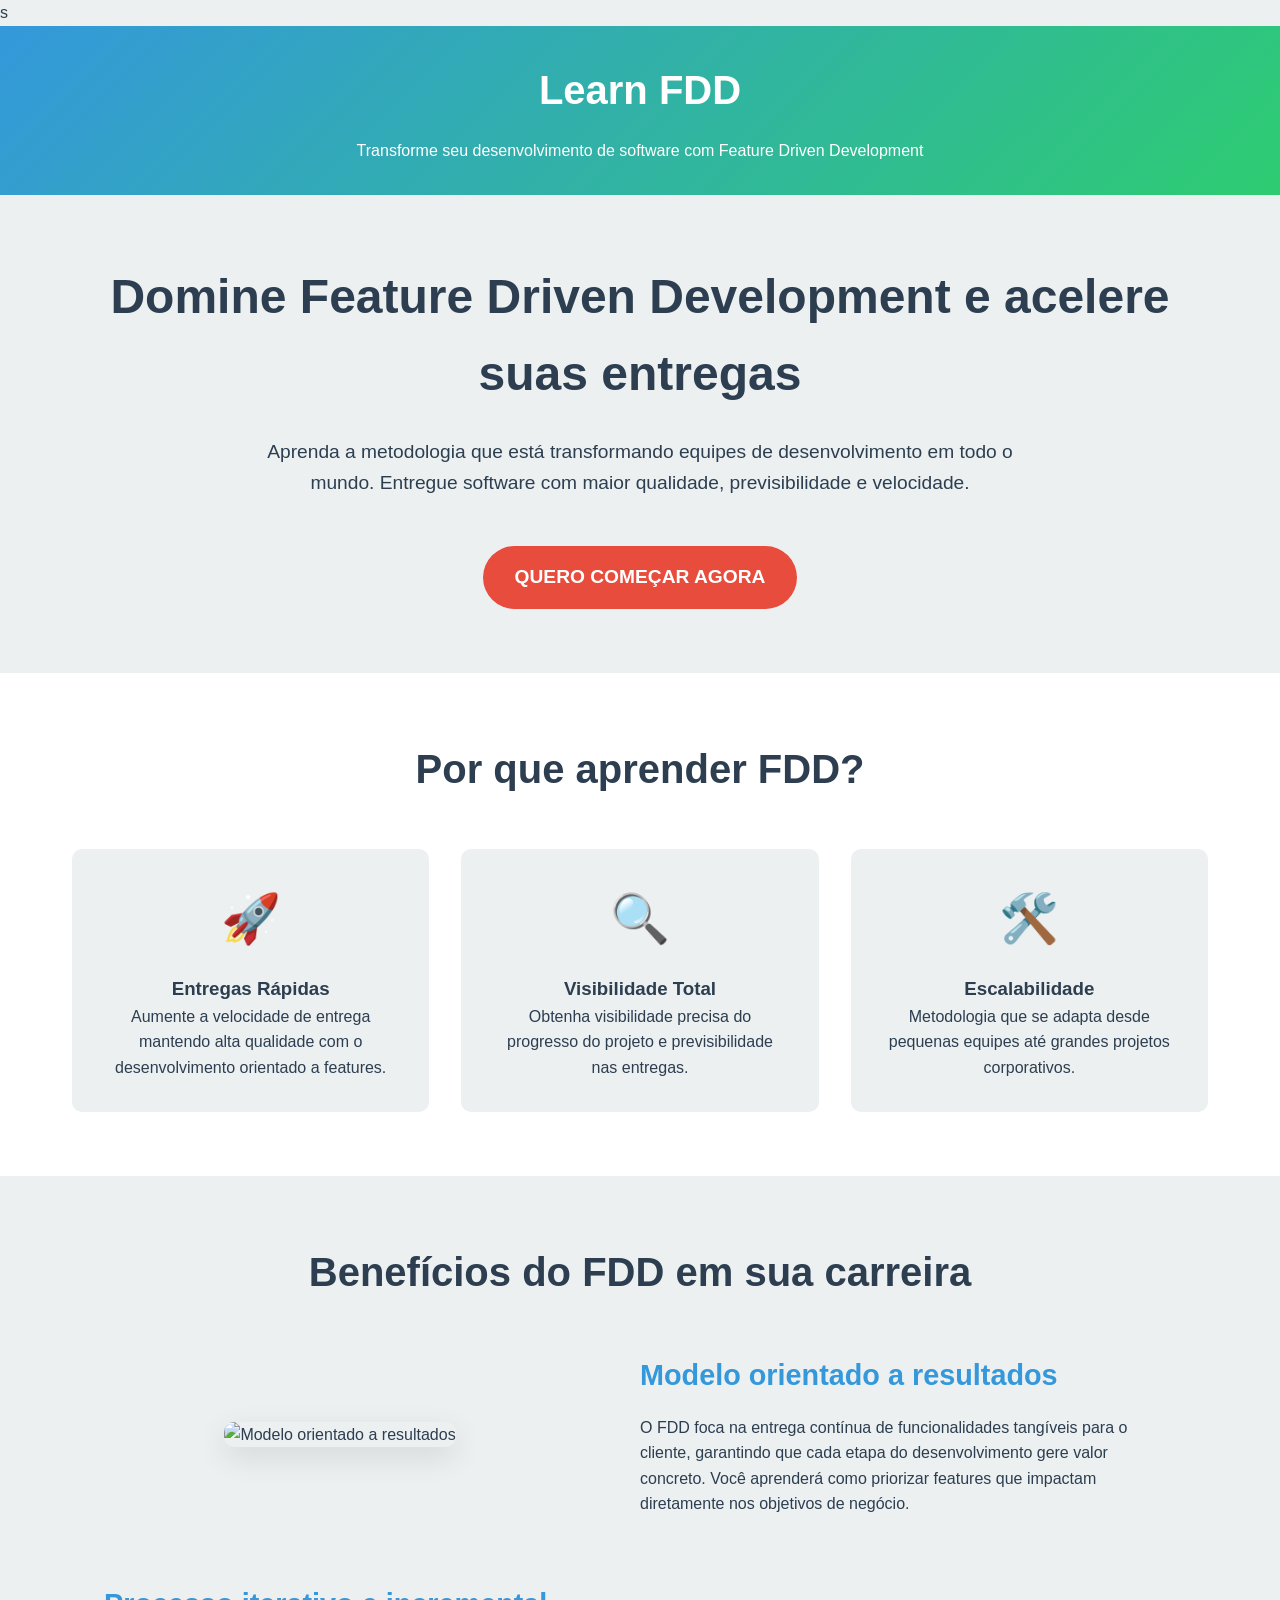
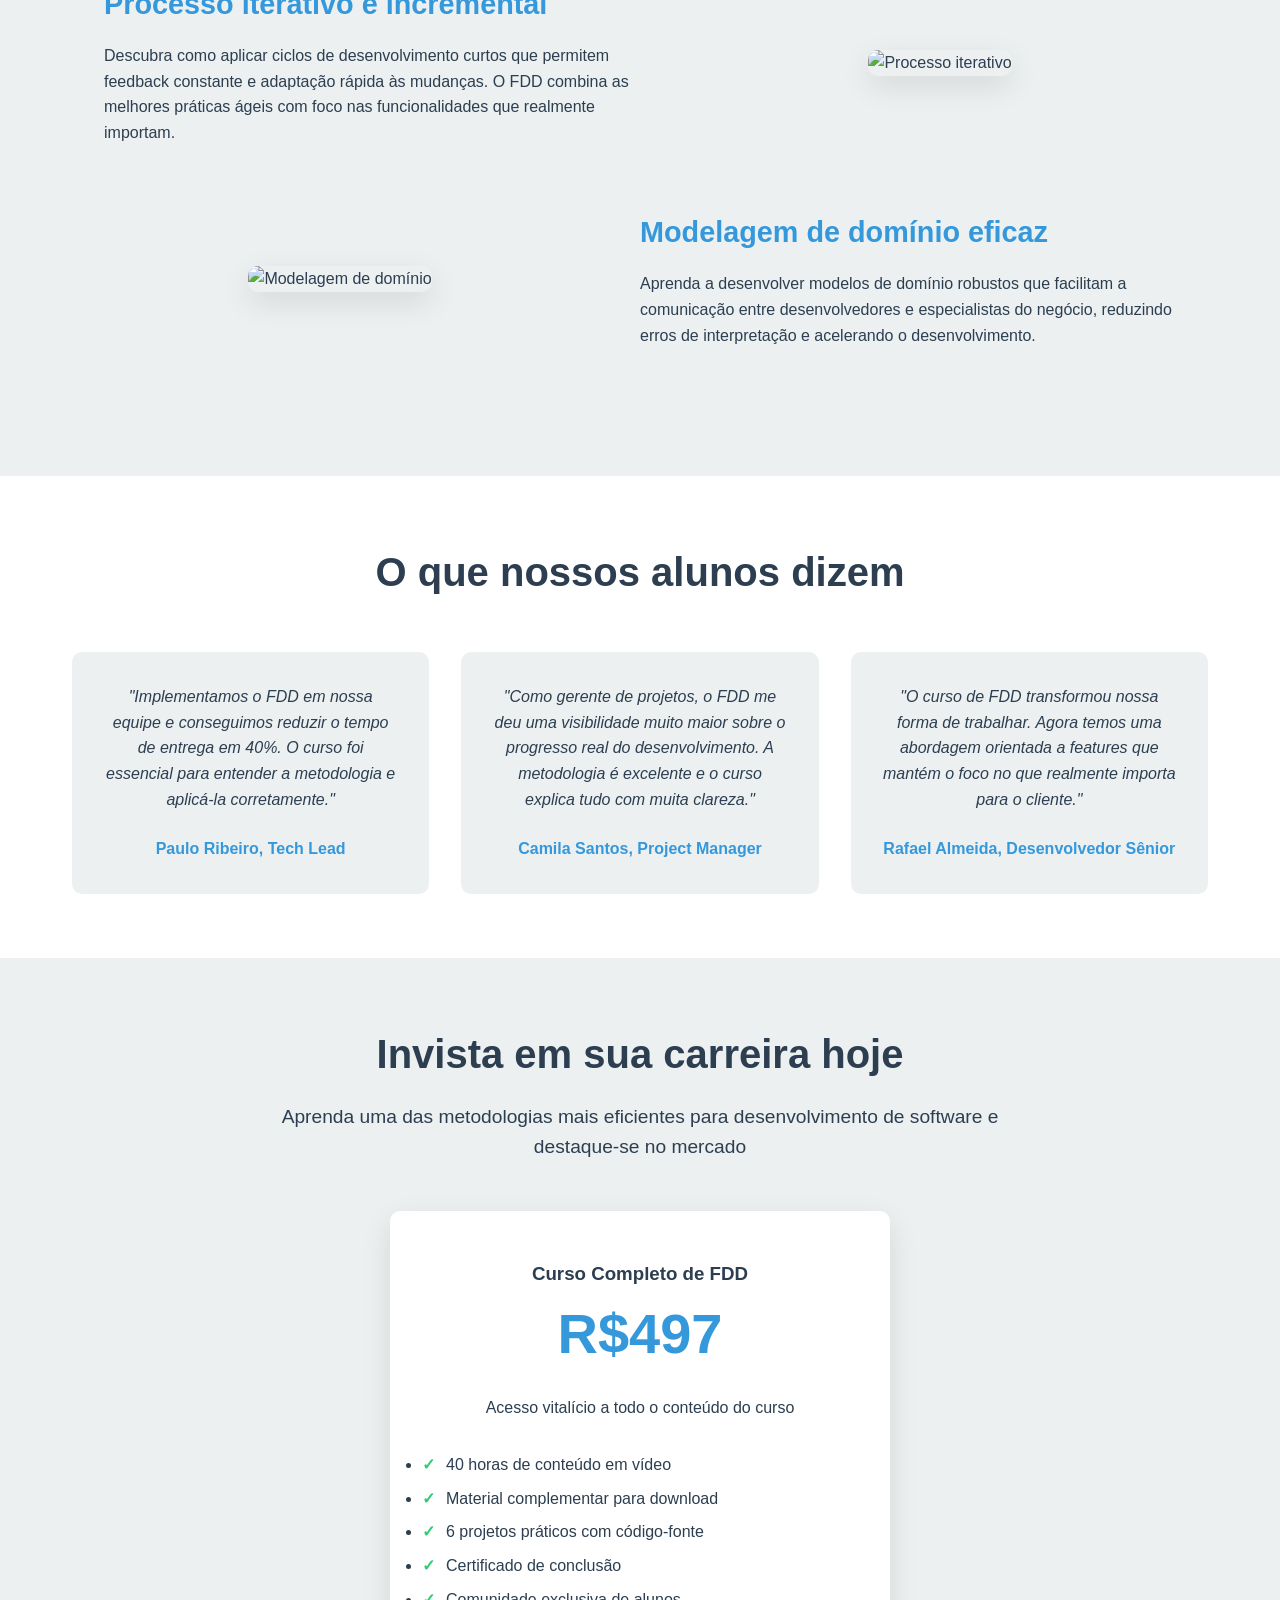
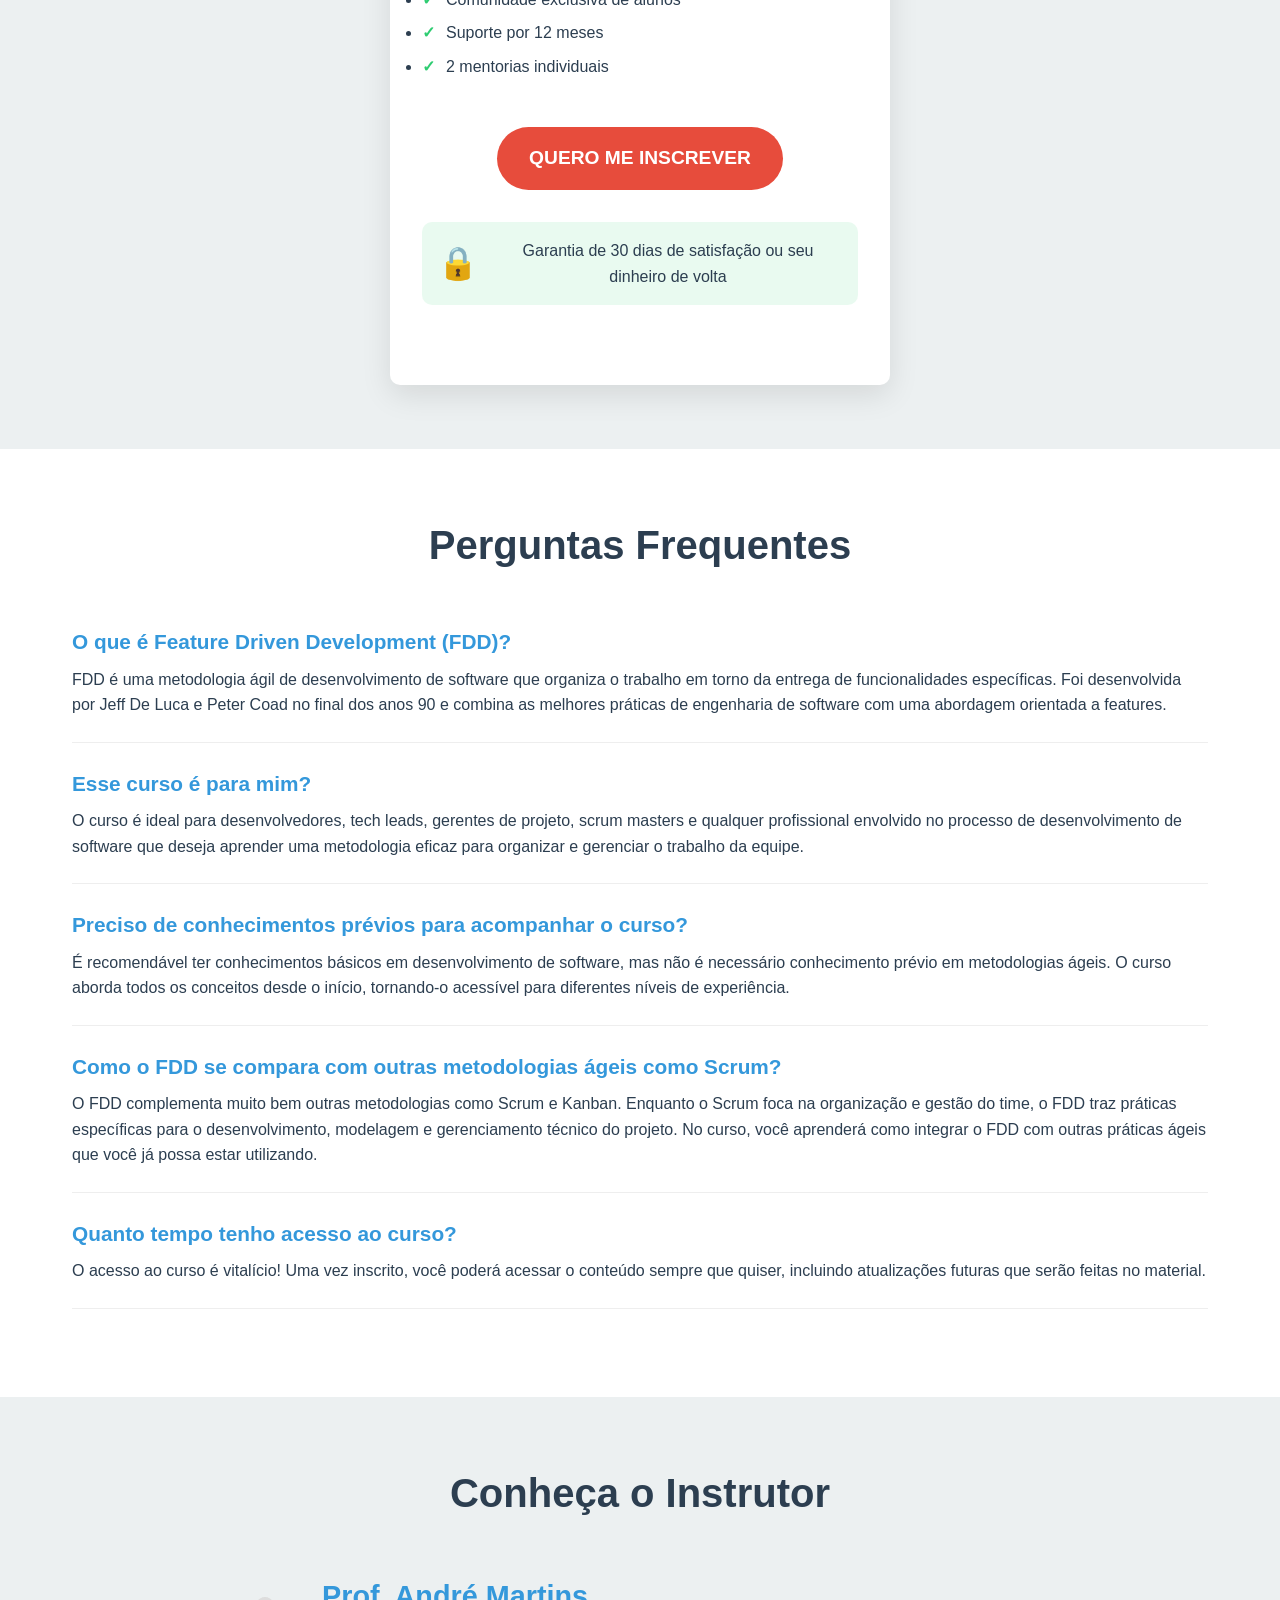
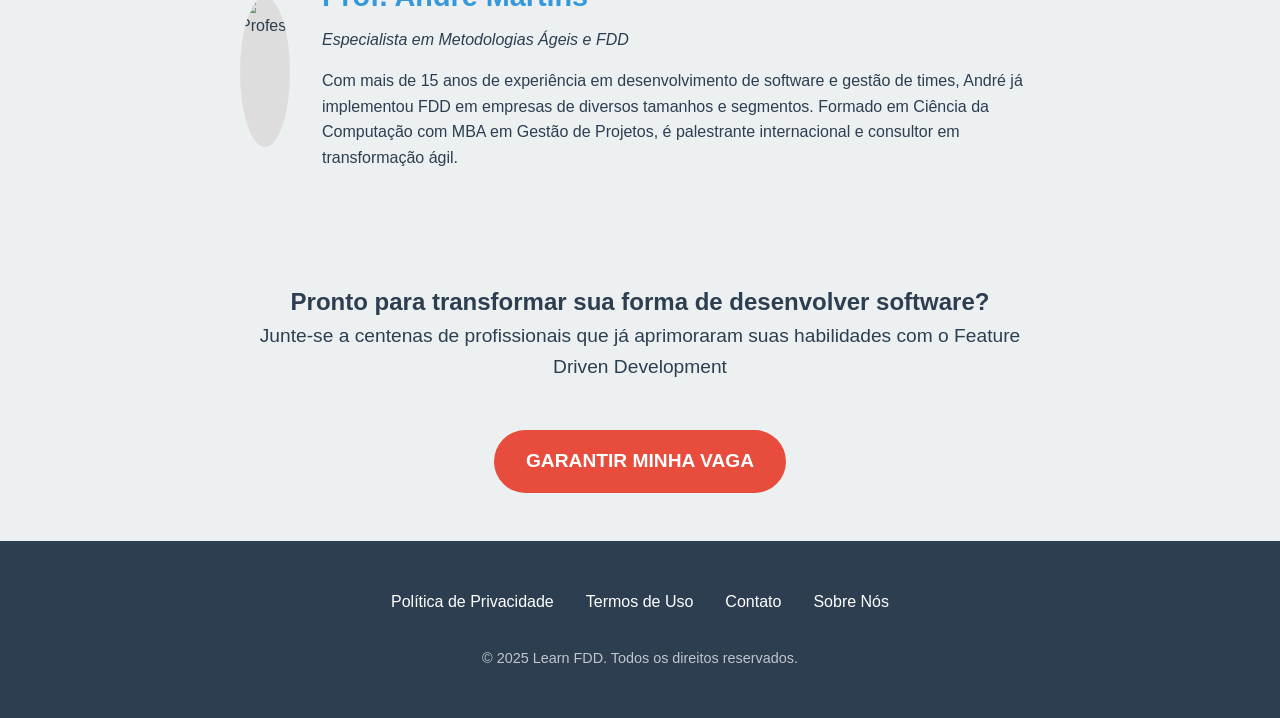
==== index.html @ 7312ab40 "deploy on vercel" ====
<!DOCTYPE html>
<html lang="pt-br">
<head>s
    <meta charset="UTF-8">
    <meta name="viewport" content="width=device-width, initial-scale=1.0">
    <title>Learn FDD - Domine o Feature Driven Development</title>
    <link rel="stylesheet" href="/css/style.css">
</head>
<body>
    <!-- Header -->
    <header>
        <div class="container">
            <div class="logo">Learn FDD</div>
            <p>Transforme seu desenvolvimento de software com Feature Driven Development</p>
        </div>
    </header>
    
    <!-- Hero Section -->
    <section class="hero">
        <div class="container">
            <h1>Domine Feature Driven Development e acelere suas entregas</h1>
            <p>Aprenda a metodologia que está transformando equipes de desenvolvimento em todo o mundo. Entregue software com maior qualidade, previsibilidade e velocidade.</p>
            <a href="#pricing" class="cta-button">QUERO COMEÇAR AGORA</a>
        </div>
    </section>
    
    <!-- Features Section -->
    <section class="features">
        <div class="container">
            <h2>Por que aprender FDD?</h2>
            <div class="feature-grid">
                <div class="feature-card">
                    <div class="feature-icon">🚀</div>
                    <h3>Entregas Rápidas</h3>
                    <p>Aumente a velocidade de entrega mantendo alta qualidade com o desenvolvimento orientado a features.</p>
                </div>
                <div class="feature-card">
                    <div class="feature-icon">🔍</div>
                    <h3>Visibilidade Total</h3>
                    <p>Obtenha visibilidade precisa do progresso do projeto e previsibilidade nas entregas.</p>
                </div>
                <div class="feature-card">
                    <div class="feature-icon">🛠️</div>
                    <h3>Escalabilidade</h3>
                    <p>Metodologia que se adapta desde pequenas equipes até grandes projetos corporativos.</p>
                </div>
            </div>
        </div>
    </section>
    
    <!-- Benefits Section -->
    <section class="benefits">
        <div class="container">
            <h2>Benefícios do FDD em sua carreira</h2>
            
            <div class="benefit-container">
                <div class="benefit-text">
                    <h3>Modelo orientado a resultados</h3>
                    <p>O FDD foca na entrega contínua de funcionalidades tangíveis para o cliente, garantindo que cada etapa do desenvolvimento gere valor concreto. Você aprenderá como priorizar features que impactam diretamente nos objetivos de negócio.</p>
                </div>
                <div class="benefit-image">
                    <img src="/api/placeholder/500/300" alt="Modelo orientado a resultados">
                </div>
            </div>
            
            <div class="benefit-container">
                <div class="benefit-text">
                    <h3>Processo iterativo e incremental</h3>
                    <p>Descubra como aplicar ciclos de desenvolvimento curtos que permitem feedback constante e adaptação rápida às mudanças. O FDD combina as melhores práticas ágeis com foco nas funcionalidades que realmente importam.</p>
                </div>
                <div class="benefit-image">
                    <img src="/api/placeholder/500/300" alt="Processo iterativo">
                </div>
            </div>
            
            <div class="benefit-container">
                <div class="benefit-text">
                    <h3>Modelagem de domínio eficaz</h3>
                    <p>Aprenda a desenvolver modelos de domínio robustos que facilitam a comunicação entre desenvolvedores e especialistas do negócio, reduzindo erros de interpretação e acelerando o desenvolvimento.</p>
                </div>
                <div class="benefit-image">
                    <img src="/api/placeholder/500/300" alt="Modelagem de domínio">
                </div>
            </div>
        </div>
    </section>
    
    <!-- Testimonials Section -->
    <section class="testimonials">
        <div class="container">
            <h2>O que nossos alunos dizem</h2>
            <div class="testimonial-grid">
                <div class="testimonial-card">
                    <p class="testimonial-text">"Implementamos o FDD em nossa equipe e conseguimos reduzir o tempo de entrega em 40%. O curso foi essencial para entender a metodologia e aplicá-la corretamente."</p>
                    <p class="testimonial-author">Paulo Ribeiro, Tech Lead</p>
                </div>
                <div class="testimonial-card">
                    <p class="testimonial-text">"Como gerente de projetos, o FDD me deu uma visibilidade muito maior sobre o progresso real do desenvolvimento. A metodologia é excelente e o curso explica tudo com muita clareza."</p>
                    <p class="testimonial-author">Camila Santos, Project Manager</p>
                </div>
                <div class="testimonial-card">
                    <p class="testimonial-text">"O curso de FDD transformou nossa forma de trabalhar. Agora temos uma abordagem orientada a features que mantém o foco no que realmente importa para o cliente."</p>
                    <p class="testimonial-author">Rafael Almeida, Desenvolvedor Sênior</p>
                </div>
            </div>
        </div>
    </section>
    
    <!-- Pricing Section -->
    <section id="pricing" class="pricing">
        <div class="container">
            <h2>Invista em sua carreira hoje</h2>
            <p class="pricing-subtitle">Aprenda uma das metodologias mais eficientes para desenvolvimento de software e destaque-se no mercado</p>
            
            <div class="price-card">
                <h3>Curso Completo de FDD</h3>
                <div class="price-value">R$497</div>
                <p class="price-description">Acesso vitalício a todo o conteúdo do curso</p>
                
                <ul class="price-features">
                    <li>40 horas de conteúdo em vídeo</li>
                    <li>Material complementar para download</li>
                    <li>6 projetos práticos com código-fonte</li>
                    <li>Certificado de conclusão</li>
                    <li>Comunidade exclusiva de alunos</li>
                    <li>Suporte por 12 meses</li>
                    <li>2 mentorias individuais</li>
                </ul>
                
                <a href="#" class="cta-button">QUERO ME INSCREVER</a>
                
                <div class="guarantee">
                    <div class="guarantee-icon">🔒</div>
                    <p>Garantia de 30 dias de satisfação ou seu dinheiro de volta</p>
                </div>
            </div>
        </div>
    </section>
    
    <!-- FAQ Section -->
    <section class="faq">
        <div class="container">
            <h2>Perguntas Frequentes</h2>
            
            <div class="faq-item">
                <p class="faq-question">O que é Feature Driven Development (FDD)?</p>
                <p class="faq-answer">FDD é uma metodologia ágil de desenvolvimento de software que organiza o trabalho em torno da entrega de funcionalidades específicas. Foi desenvolvida por Jeff De Luca e Peter Coad no final dos anos 90 e combina as melhores práticas de engenharia de software com uma abordagem orientada a features.</p>
            </div>
            
            <div class="faq-item">
                <p class="faq-question">Esse curso é para mim?</p>
                <p class="faq-answer">O curso é ideal para desenvolvedores, tech leads, gerentes de projeto, scrum masters e qualquer profissional envolvido no processo de desenvolvimento de software que deseja aprender uma metodologia eficaz para organizar e gerenciar o trabalho da equipe.</p>
            </div>
            
            <div class="faq-item">
                <p class="faq-question">Preciso de conhecimentos prévios para acompanhar o curso?</p>
                <p class="faq-answer">É recomendável ter conhecimentos básicos em desenvolvimento de software, mas não é necessário conhecimento prévio em metodologias ágeis. O curso aborda todos os conceitos desde o início, tornando-o acessível para diferentes níveis de experiência.</p>
            </div>
            
            <div class="faq-item">
                <p class="faq-question">Como o FDD se compara com outras metodologias ágeis como Scrum?</p>
                <p class="faq-answer">O FDD complementa muito bem outras metodologias como Scrum e Kanban. Enquanto o Scrum foca na organização e gestão do time, o FDD traz práticas específicas para o desenvolvimento, modelagem e gerenciamento técnico do projeto. No curso, você aprenderá como integrar o FDD com outras práticas ágeis que você já possa estar utilizando.</p>
            </div>
            
            <div class="faq-item">
                <p class="faq-question">Quanto tempo tenho acesso ao curso?</p>
                <p class="faq-answer">O acesso ao curso é vitalício! Uma vez inscrito, você poderá acessar o conteúdo sempre que quiser, incluindo atualizações futuras que serão feitas no material.</p>
            </div>
        </div>
    </section>
    
    <!-- Instructor Section -->
    <section class="instructor">
        <div class="container">
            <h2>Conheça o Instrutor</h2>
            
            <div class="instructor-profile">
                <div class="instructor-image">
                    <img src="/api/placeholder/150/150" alt="Professor">
                </div>
                <div class="instructor-bio">
                    <h3>Prof. André Martins</h3>
                    <p class="instructor-title">Especialista em Metodologias Ágeis e FDD</p>
                    <p>Com mais de 15 anos de experiência em desenvolvimento de software e gestão de times, André já implementou FDD em empresas de diversos tamanhos e segmentos. Formado em Ciência da Computação com MBA em Gestão de Projetos, é palestrante internacional e consultor em transformação ágil.</p>
                </div>
            </div>
        </div>
    </section>
    
    <!-- Call To Action -->
    <section class="hero" style="padding: 3rem 0;">
        <div class="container">
            <h2>Pronto para transformar sua forma de desenvolver software?</h2>
            <p>Junte-se a centenas de profissionais que já aprimoraram suas habilidades com o Feature Driven Development</p>
            <a href="#pricing" class="cta-button">GARANTIR MINHA VAGA</a>
        </div>
    </section>
    
    <!-- Footer -->
    <footer>
        <div class="container">
            <div class="footer-links">
                <a href="#">Política de Privacidade</a>
                <a href="#">Termos de Uso</a>
                <a href="#">Contato</a>
                <a href="#">Sobre Nós</a>
            </div>
            <p class="copyright">© 2025 Learn FDD. Todos os direitos reservados.</p>
        </div>
    </footer>
</body>
</html>
---- css/style.css ----
/* Variáveis de cores */
:root {
    --primary: #3498db;
    --secondary: #2ecc71;
    --dark: #2c3e50;
    --light: #ecf0f1;
    --accent: #e74c3c;
}

/* Reset e estilos base */
* {
    margin: 0;
    padding: 0;
    box-sizing: border-box;
    font-family: 'Segoe UI', Tahoma, Geneva, Verdana, sans-serif;
}

body {
    background-color: var(--light);
    color: var(--dark);
    line-height: 1.6;
}

/* Container principal */
.container {
    max-width: 1200px;
    margin: 0 auto;
    padding: 0 2rem;
}

/* Header */
header {
    background: linear-gradient(135deg, var(--primary), var(--secondary));
    color: white;
    padding: 2rem 0;
    text-align: center;
}

.logo {
    font-size: 2.5rem;
    font-weight: bold;
    margin-bottom: 1rem;
}

/* Seção Hero */
.hero {
    padding: 4rem 0;
    text-align: center;
}

.hero h1 {
    font-size: 3rem;
    margin-bottom: 1.5rem;
}

.hero p {
    font-size: 1.2rem;
    max-width: 800px;
    margin: 0 auto 2rem;
}

/* Botão CTA */
.cta-button {
    display: inline-block;
    background-color: var(--accent);
    color: white;
    padding: 1rem 2rem;
    border-radius: 50px;
    font-size: 1.2rem;
    font-weight: bold;
    text-decoration: none;
    transition: transform 0.3s, box-shadow 0.3s;
    margin-top: 1rem;
}

.cta-button:hover {
    transform: translateY(-5px);
    box-shadow: 0 10px 20px rgba(0, 0, 0, 0.1);
}

/* Seção de Features */
.features {
    background-color: white;
    padding: 4rem 0;
}

.features h2 {
    text-align: center;
    font-size: 2.5rem;
    margin-bottom: 3rem;
}

.feature-grid {
    display: grid;
    grid-template-columns: repeat(auto-fit, minmax(300px, 1fr));
    gap: 2rem;
}

.feature-card {
    background-color: var(--light);
    padding: 2rem;
    border-radius: 10px;
    text-align: center;
    transition: transform 0.3s;
}

.feature-card:hover {
    transform: translateY(-10px);
}

.feature-icon {
    font-size: 3rem;
    margin-bottom: 1rem;
    color: var(--primary);
}

/* Seção de Benefícios */
.benefits {
    padding: 4rem 0;
}

.benefits h2 {
    text-align: center;
    font-size: 2.5rem;
    margin-bottom: 3rem;
}

.benefit-container {
    display: flex;
    align-items: center;
    margin-bottom: 4rem;
}

.benefit-container:nth-child(even) {
    flex-direction: row-reverse;
}

.benefit-text {
    flex: 1;
    padding: 0 2rem;
}

.benefit-text h3 {
    font-size: 1.8rem;
    margin-bottom: 1rem;
    color: var(--primary);
}

.benefit-image {
    flex: 1;
    text-align: center;
}

.benefit-image img {
    max-width: 100%;
    border-radius: 10px;
    box-shadow: 0 10px 30px rgba(0, 0, 0, 0.1);
}

/* Seção de Depoimentos */
.testimonials {
    background-color: white;
    padding: 4rem 0;
    text-align: center;
}

.testimonials h2 {
    font-size: 2.5rem;
    margin-bottom: 3rem;
}

.testimonial-grid {
    display: grid;
    grid-template-columns: repeat(auto-fit, minmax(300px, 1fr));
    gap: 2rem;
}

.testimonial-card {
    background-color: var(--light);
    padding: 2rem;
    border-radius: 10px;
    position: relative;
}

.testimonial-text {
    font-style: italic;
    margin-bottom: 1.5rem;
}

.testimonial-author {
    font-weight: bold;
    color: var(--primary);
}

/* Seção de Preços */
.pricing {
    padding: 4rem 0;
    text-align: center;
}

.pricing h2 {
    font-size: 2.5rem;
    margin-bottom: 1rem;
}

.pricing-subtitle {
    font-size: 1.2rem;
    max-width: 800px;
    margin: 0 auto 3rem;
}

.price-card {
    background-color: white;
    padding: 3rem 2rem;
    border-radius: 10px;
    box-shadow: 0 10px 30px rgba(0, 0, 0, 0.1);
    max-width: 500px;
    margin: 0 auto;
}

.price-value {
    font-size: 3.5rem;
    font-weight: bold;
    color: var(--primary);
    margin-bottom: 1rem;
}

.price-description {
    margin-bottom: 2rem;
}

.price-features {
    text-align: left;
    margin-bottom: 2rem;
}

.price-features li {
    margin-bottom: 0.5rem;
    padding-left: 1.5rem;
    position: relative;
}

.price-features li::before {
    content: "✓";
    color: var(--secondary);
    position: absolute;
    left: 0;
    font-weight: bold;
}

.guarantee {
    display: flex;
    align-items: center;
    justify-content: center;
    margin: 2rem 0;
    padding: 1rem;
    background-color: rgba(46, 204, 113, 0.1);
    border-radius: 10px;
}

.guarantee-icon {
    font-size: 2rem;
    color: var(--secondary);
    margin-right: 1rem;
}

/* Seção de FAQ */
.faq {
    background-color: white;
    padding: 4rem 0;
}

.faq h2 {
    text-align: center;
    font-size: 2.5rem;
    margin-bottom: 3rem;
}

.faq-item {
    margin-bottom: 1.5rem;
    border-bottom: 1px solid #eee;
    padding-bottom: 1.5rem;
}

.faq-question {
    font-size: 1.3rem;
    font-weight: bold;
    margin-bottom: 0.5rem;
    color: var(--primary);
}

/* Seção do Instrutor */
.instructor {
    padding: 4rem 0;
    text-align: center;
}

.instructor h2 {
    font-size: 2.5rem;
    margin-bottom: 3rem;
}

.instructor-profile {
    display: flex;
    align-items: center;
    max-width: 800px;
    margin: 0 auto;
    text-align: left;
}

.instructor-image {
    width: 150px;
    height: 150px;
    border-radius: 50%;
    background-color: #ddd;
    margin-right: 2rem;
    overflow: hidden;
}

.instructor-image img {
    width: 100%;
    height: 100%;
    object-fit: cover;
}

.instructor-bio h3 {
    font-size: 1.8rem;
    margin-bottom: 0.5rem;
    color: var(--primary);
}

.instructor-title {
    font-style: italic;
    margin-bottom: 1rem;
    color: var(--dark);
}

/* Footer */
footer {
    background-color: var(--dark);
    color: white;
    padding: 3rem 0;
    text-align: center;
}

.footer-links {
    display: flex;
    justify-content: center;
    margin-bottom: 2rem;
}

.footer-links a {
    color: white;
    margin: 0 1rem;
    text-decoration: none;
}

.footer-links a:hover {
    text-decoration: underline;
}

.copyright {
    font-size: 0.9rem;
    opacity: 0.7;
}

/* Media Queries para Responsividade */
@media (max-width: 768px) {
    .benefit-container {
        flex-direction: column;
    }
    
    .benefit-container:nth-child(even) {
        flex-direction: column;
    }
    
    .benefit-text {
        padding: 0;
        margin-bottom: 2rem;
    }
    
    .instructor-profile {
        flex-direction: column;
        text-align: center;
    }
    
    .instructor-image {
        margin-right: 0;
        margin-bottom: 1.5rem;
    }
}
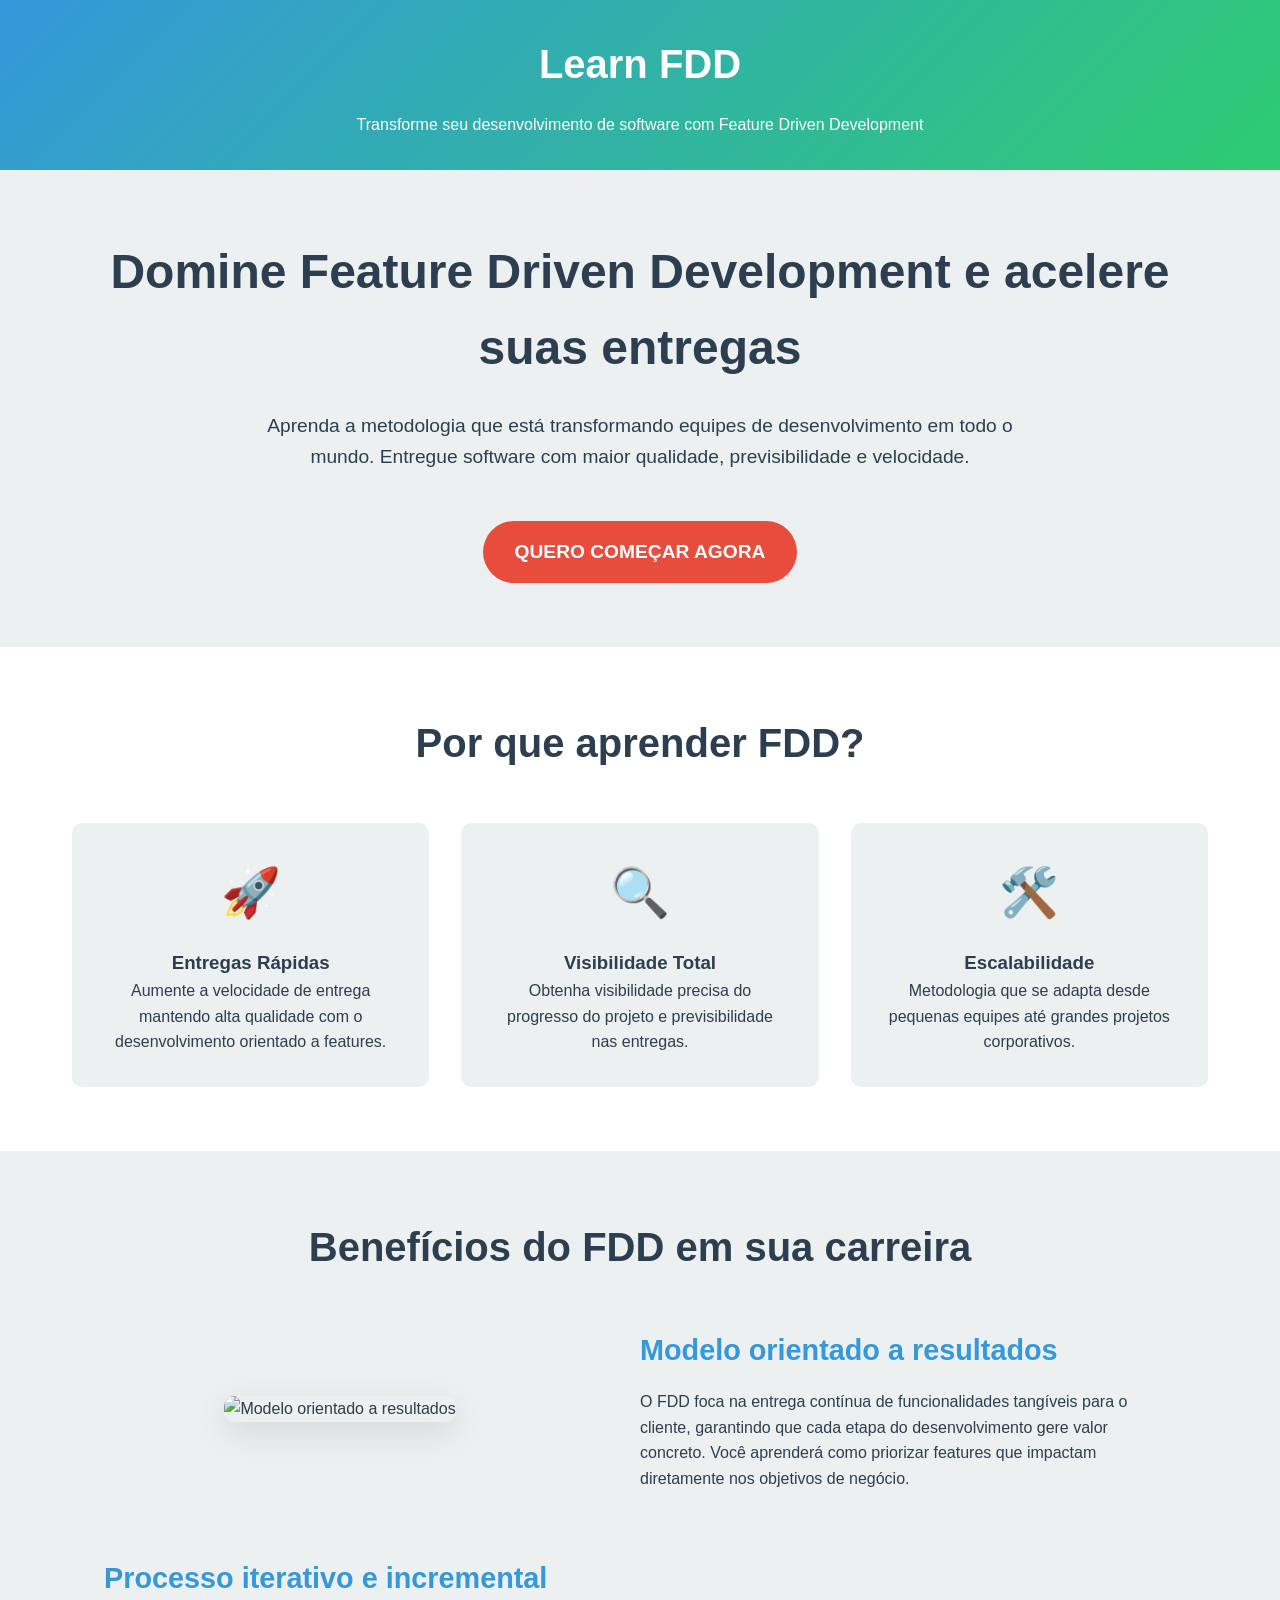
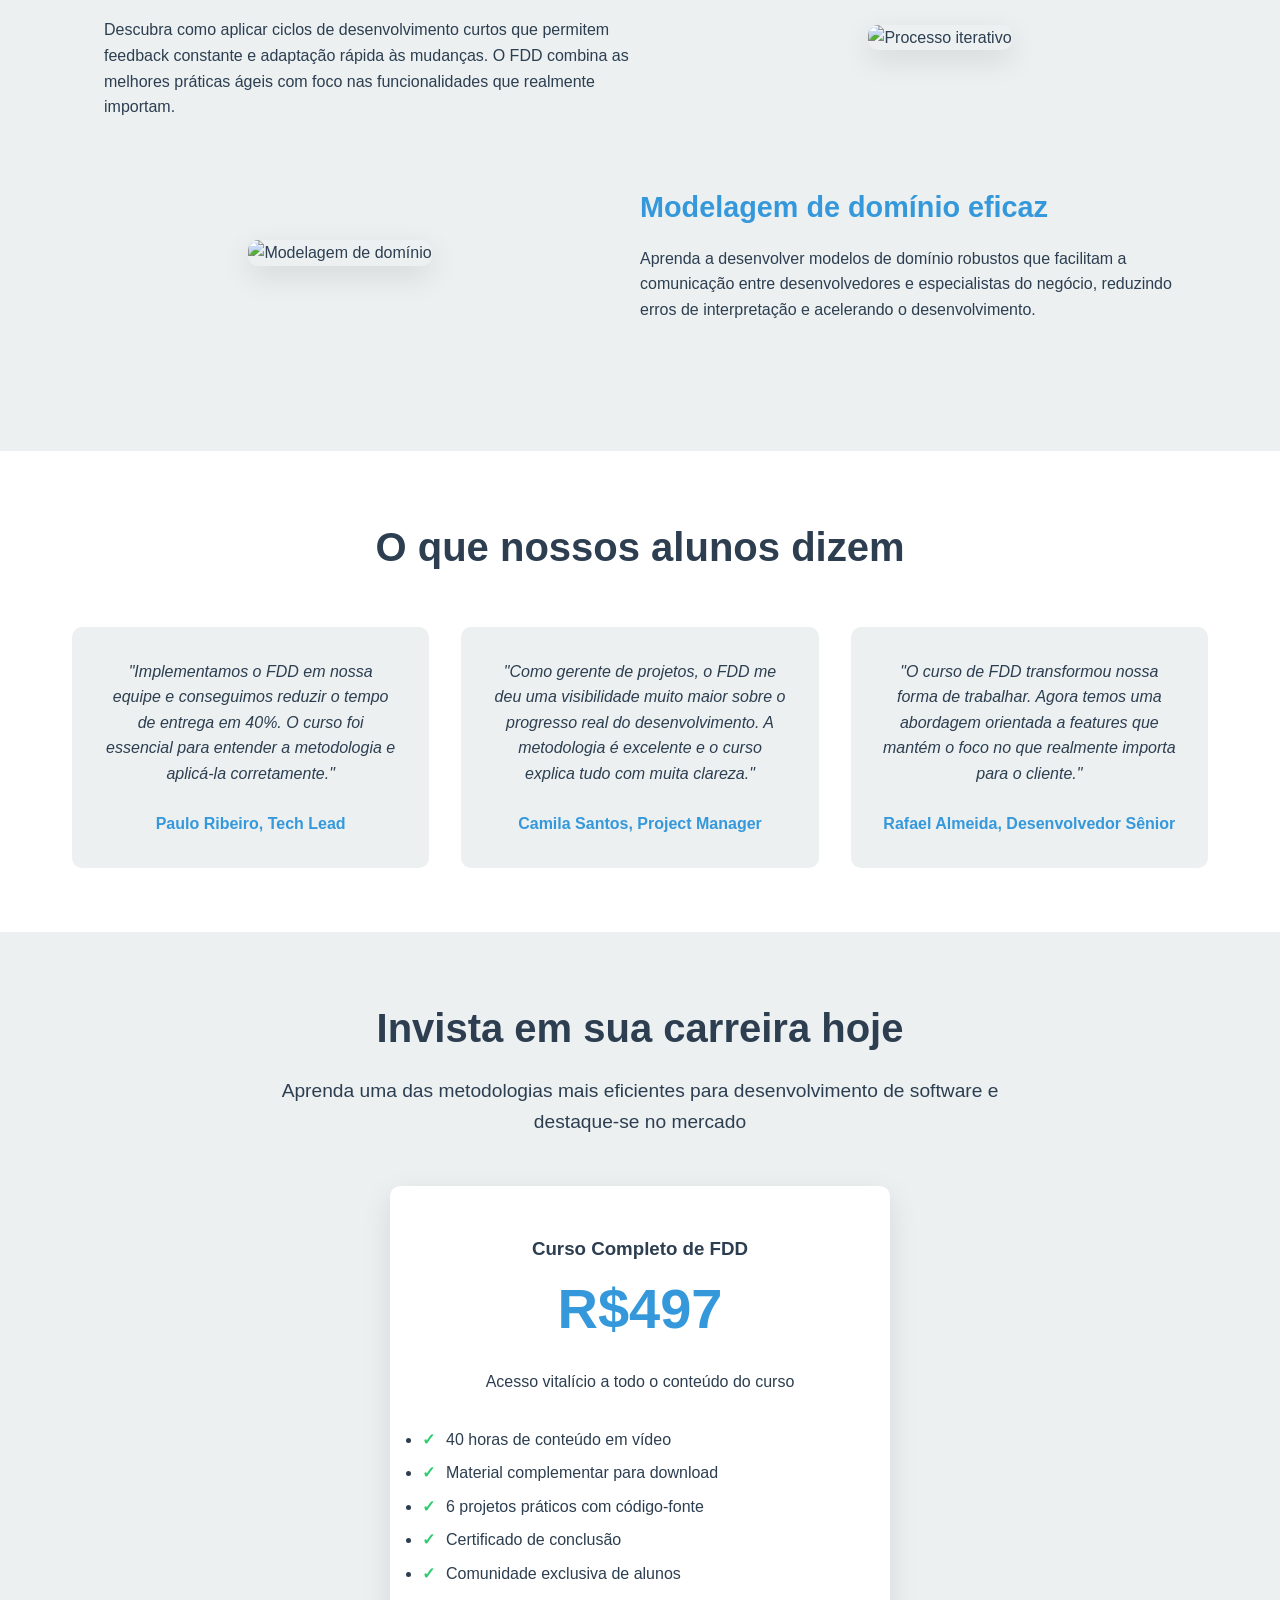
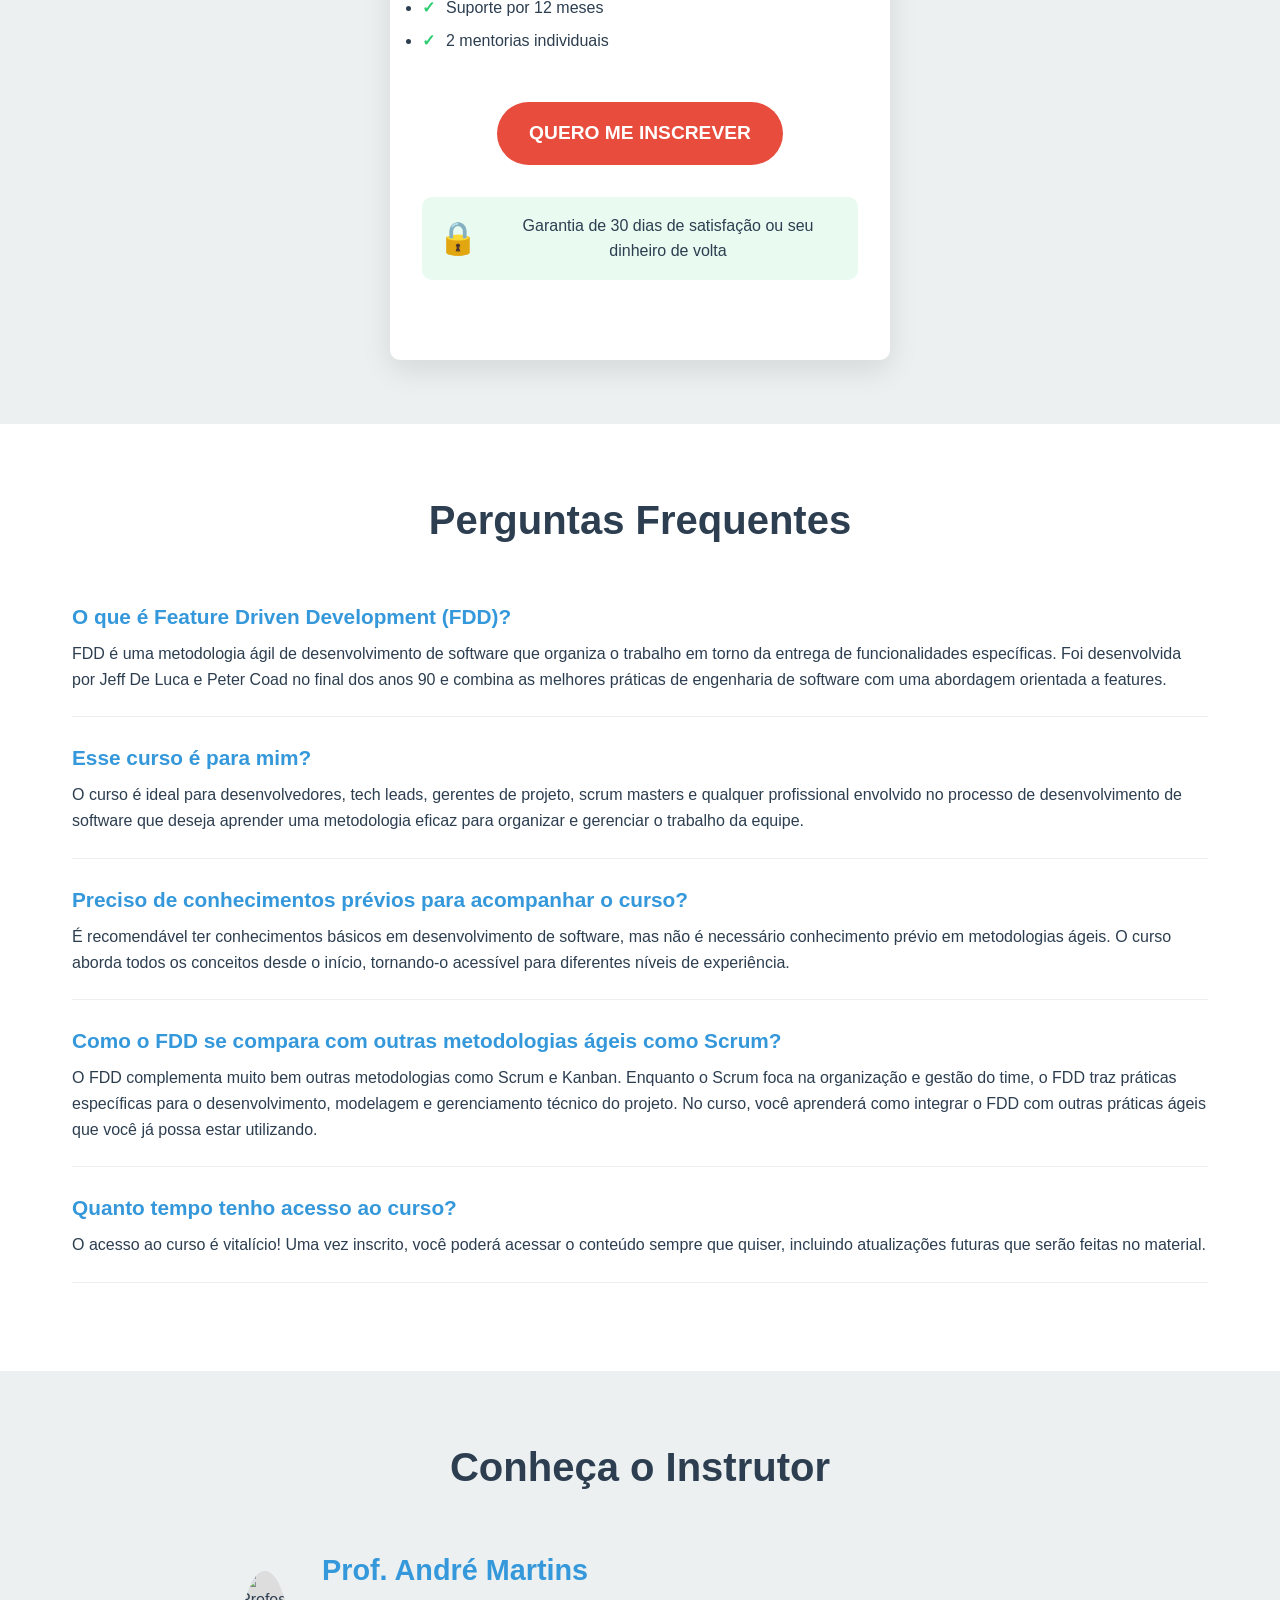
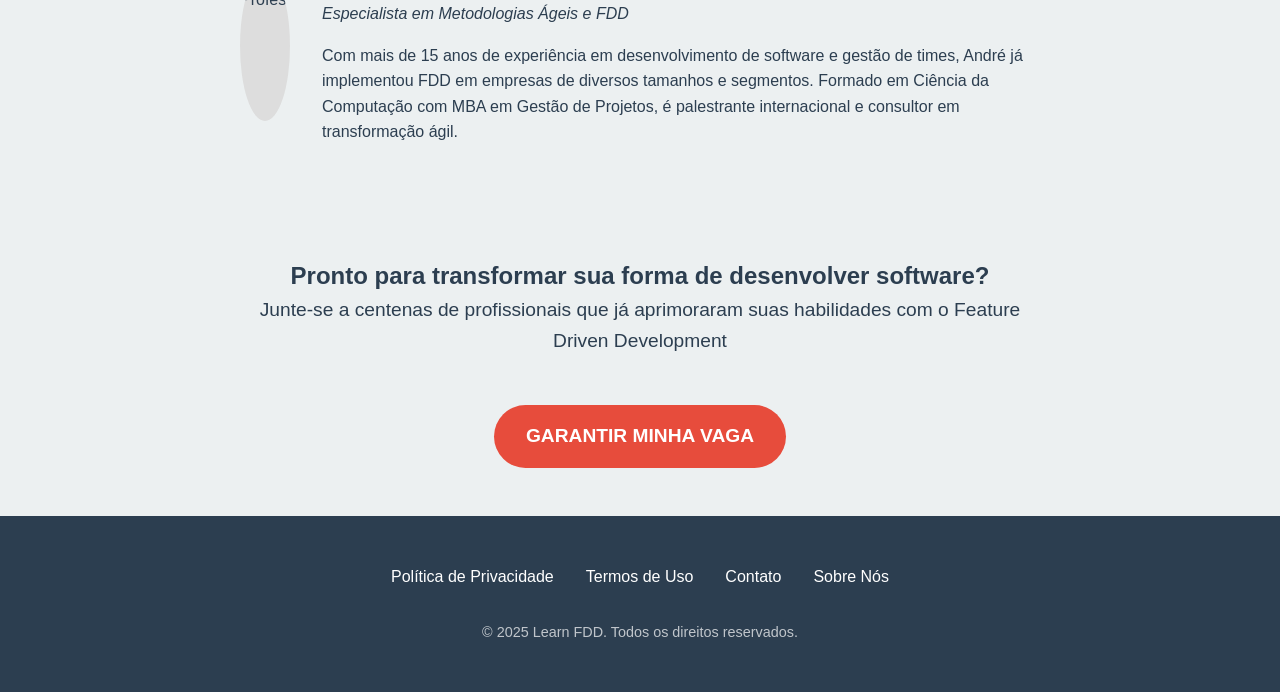
==== commit 38cef9a4: "remove wrong caractere" ====
--- a/index.html
+++ b/index.html
@@ -1,10 +1,10 @@
 <!DOCTYPE html>
 <html lang="pt-br">
-<head>s
+<head>
     <meta charset="UTF-8">
     <meta name="viewport" content="width=device-width, initial-scale=1.0">
     <title>Learn FDD - Domine o Feature Driven Development</title>
-    <link rel="stylesheet" href="/css/style.css">
+    <link rel="stylesheet" href="style.css">
 </head>
 <body>
     <!-- Header -->
--- a/style.css
+++ b/style.css
@@ -0,0 +1,391 @@
+/* Variáveis de cores */
+:root {
+    --primary: #3498db;
+    --secondary: #2ecc71;
+    --dark: #2c3e50;
+    --light: #ecf0f1;
+    --accent: #e74c3c;
+}
+
+/* Reset e estilos base */
+* {
+    margin: 0;
+    padding: 0;
+    box-sizing: border-box;
+    font-family: 'Segoe UI', Tahoma, Geneva, Verdana, sans-serif;
+}
+
+body {
+    background-color: var(--light);
+    color: var(--dark);
+    line-height: 1.6;
+}
+
+/* Container principal */
+.container {
+    max-width: 1200px;
+    margin: 0 auto;
+    padding: 0 2rem;
+}
+
+/* Header */
+header {
+    background: linear-gradient(135deg, var(--primary), var(--secondary));
+    color: white;
+    padding: 2rem 0;
+    text-align: center;
+}
+
+.logo {
+    font-size: 2.5rem;
+    font-weight: bold;
+    margin-bottom: 1rem;
+}
+
+/* Seção Hero */
+.hero {
+    padding: 4rem 0;
+    text-align: center;
+}
+
+.hero h1 {
+    font-size: 3rem;
+    margin-bottom: 1.5rem;
+}
+
+.hero p {
+    font-size: 1.2rem;
+    max-width: 800px;
+    margin: 0 auto 2rem;
+}
+
+/* Botão CTA */
+.cta-button {
+    display: inline-block;
+    background-color: var(--accent);
+    color: white;
+    padding: 1rem 2rem;
+    border-radius: 50px;
+    font-size: 1.2rem;
+    font-weight: bold;
+    text-decoration: none;
+    transition: transform 0.3s, box-shadow 0.3s;
+    margin-top: 1rem;
+}
+
+.cta-button:hover {
+    transform: translateY(-5px);
+    box-shadow: 0 10px 20px rgba(0, 0, 0, 0.1);
+}
+
+/* Seção de Features */
+.features {
+    background-color: white;
+    padding: 4rem 0;
+}
+
+.features h2 {
+    text-align: center;
+    font-size: 2.5rem;
+    margin-bottom: 3rem;
+}
+
+.feature-grid {
+    display: grid;
+    grid-template-columns: repeat(auto-fit, minmax(300px, 1fr));
+    gap: 2rem;
+}
+
+.feature-card {
+    background-color: var(--light);
+    padding: 2rem;
+    border-radius: 10px;
+    text-align: center;
+    transition: transform 0.3s;
+}
+
+.feature-card:hover {
+    transform: translateY(-10px);
+}
+
+.feature-icon {
+    font-size: 3rem;
+    margin-bottom: 1rem;
+    color: var(--primary);
+}
+
+/* Seção de Benefícios */
+.benefits {
+    padding: 4rem 0;
+}
+
+.benefits h2 {
+    text-align: center;
+    font-size: 2.5rem;
+    margin-bottom: 3rem;
+}
+
+.benefit-container {
+    display: flex;
+    align-items: center;
+    margin-bottom: 4rem;
+}
+
+.benefit-container:nth-child(even) {
+    flex-direction: row-reverse;
+}
+
+.benefit-text {
+    flex: 1;
+    padding: 0 2rem;
+}
+
+.benefit-text h3 {
+    font-size: 1.8rem;
+    margin-bottom: 1rem;
+    color: var(--primary);
+}
+
+.benefit-image {
+    flex: 1;
+    text-align: center;
+}
+
+.benefit-image img {
+    max-width: 100%;
+    border-radius: 10px;
+    box-shadow: 0 10px 30px rgba(0, 0, 0, 0.1);
+}
+
+/* Seção de Depoimentos */
+.testimonials {
+    background-color: white;
+    padding: 4rem 0;
+    text-align: center;
+}
+
+.testimonials h2 {
+    font-size: 2.5rem;
+    margin-bottom: 3rem;
+}
+
+.testimonial-grid {
+    display: grid;
+    grid-template-columns: repeat(auto-fit, minmax(300px, 1fr));
+    gap: 2rem;
+}
+
+.testimonial-card {
+    background-color: var(--light);
+    padding: 2rem;
+    border-radius: 10px;
+    position: relative;
+}
+
+.testimonial-text {
+    font-style: italic;
+    margin-bottom: 1.5rem;
+}
+
+.testimonial-author {
+    font-weight: bold;
+    color: var(--primary);
+}
+
+/* Seção de Preços */
+.pricing {
+    padding: 4rem 0;
+    text-align: center;
+}
+
+.pricing h2 {
+    font-size: 2.5rem;
+    margin-bottom: 1rem;
+}
+
+.pricing-subtitle {
+    font-size: 1.2rem;
+    max-width: 800px;
+    margin: 0 auto 3rem;
+}
+
+.price-card {
+    background-color: white;
+    padding: 3rem 2rem;
+    border-radius: 10px;
+    box-shadow: 0 10px 30px rgba(0, 0, 0, 0.1);
+    max-width: 500px;
+    margin: 0 auto;
+}
+
+.price-value {
+    font-size: 3.5rem;
+    font-weight: bold;
+    color: var(--primary);
+    margin-bottom: 1rem;
+}
+
+.price-description {
+    margin-bottom: 2rem;
+}
+
+.price-features {
+    text-align: left;
+    margin-bottom: 2rem;
+}
+
+.price-features li {
+    margin-bottom: 0.5rem;
+    padding-left: 1.5rem;
+    position: relative;
+}
+
+.price-features li::before {
+    content: "✓";
+    color: var(--secondary);
+    position: absolute;
+    left: 0;
+    font-weight: bold;
+}
+
+.guarantee {
+    display: flex;
+    align-items: center;
+    justify-content: center;
+    margin: 2rem 0;
+    padding: 1rem;
+    background-color: rgba(46, 204, 113, 0.1);
+    border-radius: 10px;
+}
+
+.guarantee-icon {
+    font-size: 2rem;
+    color: var(--secondary);
+    margin-right: 1rem;
+}
+
+/* Seção de FAQ */
+.faq {
+    background-color: white;
+    padding: 4rem 0;
+}
+
+.faq h2 {
+    text-align: center;
+    font-size: 2.5rem;
+    margin-bottom: 3rem;
+}
+
+.faq-item {
+    margin-bottom: 1.5rem;
+    border-bottom: 1px solid #eee;
+    padding-bottom: 1.5rem;
+}
+
+.faq-question {
+    font-size: 1.3rem;
+    font-weight: bold;
+    margin-bottom: 0.5rem;
+    color: var(--primary);
+}
+
+/* Seção do Instrutor */
+.instructor {
+    padding: 4rem 0;
+    text-align: center;
+}
+
+.instructor h2 {
+    font-size: 2.5rem;
+    margin-bottom: 3rem;
+}
+
+.instructor-profile {
+    display: flex;
+    align-items: center;
+    max-width: 800px;
+    margin: 0 auto;
+    text-align: left;
+}
+
+.instructor-image {
+    width: 150px;
+    height: 150px;
+    border-radius: 50%;
+    background-color: #ddd;
+    margin-right: 2rem;
+    overflow: hidden;
+}
+
+.instructor-image img {
+    width: 100%;
+    height: 100%;
+    object-fit: cover;
+}
+
+.instructor-bio h3 {
+    font-size: 1.8rem;
+    margin-bottom: 0.5rem;
+    color: var(--primary);
+}
+
+.instructor-title {
+    font-style: italic;
+    margin-bottom: 1rem;
+    color: var(--dark);
+}
+
+/* Footer */
+footer {
+    background-color: var(--dark);
+    color: white;
+    padding: 3rem 0;
+    text-align: center;
+}
+
+.footer-links {
+    display: flex;
+    justify-content: center;
+    margin-bottom: 2rem;
+}
+
+.footer-links a {
+    color: white;
+    margin: 0 1rem;
+    text-decoration: none;
+}
+
+.footer-links a:hover {
+    text-decoration: underline;
+}
+
+.copyright {
+    font-size: 0.9rem;
+    opacity: 0.7;
+}
+
+/* Media Queries para Responsividade */
+@media (max-width: 768px) {
+    .benefit-container {
+        flex-direction: column;
+    }
+    
+    .benefit-container:nth-child(even) {
+        flex-direction: column;
+    }
+    
+    .benefit-text {
+        padding: 0;
+        margin-bottom: 2rem;
+    }
+    
+    .instructor-profile {
+        flex-direction: column;
+        text-align: center;
+    }
+    
+    .instructor-image {
+        margin-right: 0;
+        margin-bottom: 1.5rem;
+    }
+}
